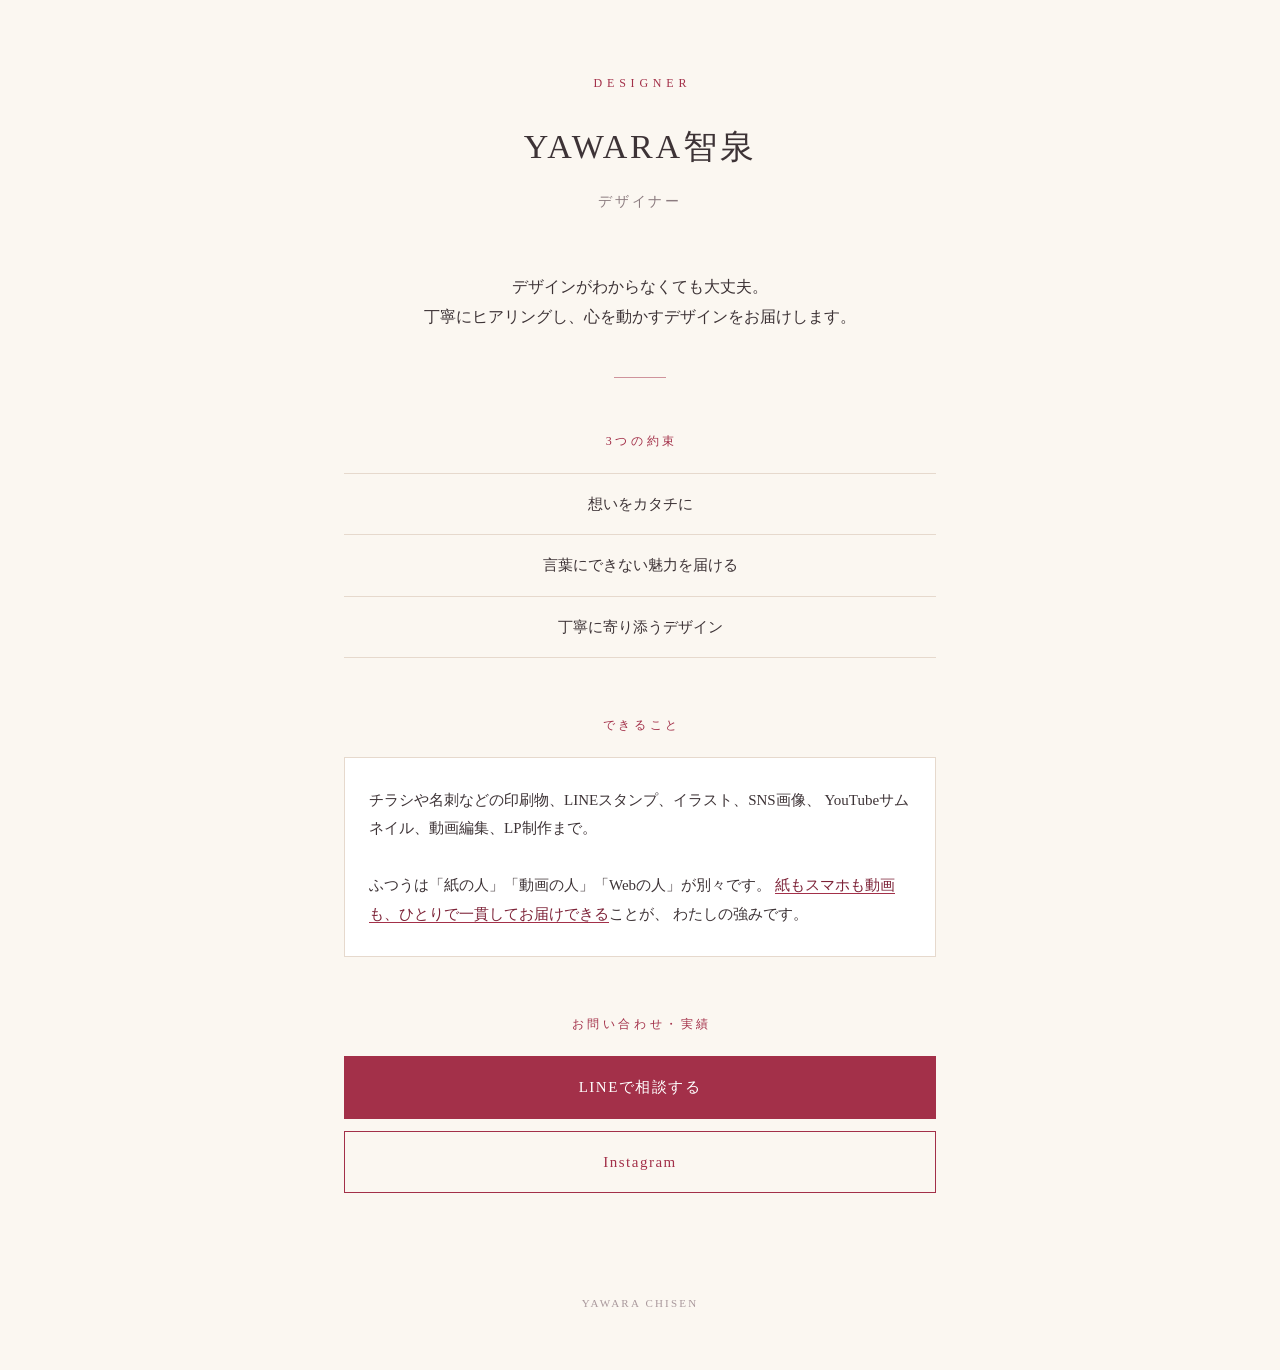
==== index.html @ 1167ddb0 "最初のページを公開 YAWARA智泉のプロフィールページ。名乗り・3つの約束・強み・ 問い合わせ導線（LINE公式／Instagram）を1ページにまとめた。  Co-Authored-By: Cla" ====
<!DOCTYPE html>
<html lang="ja">
<head>
<meta charset="UTF-8">
<meta name="viewport" content="width=device-width, initial-scale=1">
<title>YAWARA智泉 ｜ デザイナー</title>
<meta name="description" content="想いをカタチに。チラシ・名刺などの印刷物から、LP・SNS画像・動画編集まで、ひとりで一貫してお届けするデザイナーです。">
<style>
  :root{
    --rose:#a33049;
    --rose-deep:#7d2338;
    --cream:#fbf7f1;
    --ink:#3d3336;
    --line:#e6d9cd;
  }
  *{box-sizing:border-box;}
  body{
    margin:0;
    background:var(--cream);
    color:var(--ink);
    font-family:"Hiragino Mincho ProN","Yu Mincho",serif;
    line-height:1.9;
    -webkit-font-smoothing:antialiased;
  }
  .wrap{max-width:640px;margin:0 auto;padding:0 24px;}

  header{padding:72px 0 56px;text-align:center;}
  .mark{
    font-size:12px;letter-spacing:.4em;color:var(--rose);
    margin:0 0 20px;padding-left:.4em;
  }
  h1{
    font-size:34px;font-weight:normal;margin:0 0 10px;
    letter-spacing:.08em;
  }
  .role{font-size:14px;letter-spacing:.2em;color:#8b7b7f;margin:0;}

  .rule{
    width:52px;height:1px;background:var(--rose);
    margin:44px auto;opacity:.5;
  }

  .lead{font-size:16px;text-align:center;margin:0 0 8px;}

  section{padding:8px 0 48px;}
  h2{
    font-size:12px;letter-spacing:.3em;color:var(--rose);
    font-weight:normal;margin:0 0 20px;padding-left:.3em;
    text-align:center;
  }

  .promise{list-style:none;padding:0;margin:0;}
  .promise li{
    border-bottom:1px solid var(--line);
    padding:16px 0;font-size:15px;text-align:center;
  }
  .promise li:first-child{border-top:1px solid var(--line);}

  .strength{
    background:#fff;border:1px solid var(--line);
    padding:28px 24px;font-size:15px;
  }
  .strength strong{color:var(--rose-deep);font-weight:normal;border-bottom:1px solid var(--rose);}

  .links{list-style:none;padding:0;margin:0;}
  .links li{margin-bottom:12px;}
  .links a{
    display:block;padding:16px;text-align:center;
    border:1px solid var(--rose);color:var(--rose);
    text-decoration:none;font-size:15px;letter-spacing:.1em;
    transition:background .2s,color .2s;
  }
  .links a:hover{background:var(--rose);color:#fff;}
  .links a.solid{background:var(--rose);color:#fff;}
  .links a.solid:hover{background:var(--rose-deep);}

  footer{
    text-align:center;padding:40px 0 56px;
    font-size:11px;letter-spacing:.2em;color:#a9989c;
  }
</style>
</head>
<body>
<div class="wrap">

  <header>
    <p class="mark">DESIGNER</p>
    <h1>YAWARA智泉</h1>
    <p class="role">デザイナー</p>
  </header>

  <p class="lead">
    デザインがわからなくても大丈夫。<br>
    丁寧にヒアリングし、心を動かすデザインをお届けします。
  </p>

  <div class="rule"></div>

  <section>
    <h2>3つの約束</h2>
    <ul class="promise">
      <li>想いをカタチに</li>
      <li>言葉にできない魅力を届ける</li>
      <li>丁寧に寄り添うデザイン</li>
    </ul>
  </section>

  <section>
    <h2>できること</h2>
    <div class="strength">
      チラシや名刺などの印刷物、LINEスタンプ、イラスト、SNS画像、
      YouTubeサムネイル、動画編集、LP制作まで。<br><br>
      ふつうは「紙の人」「動画の人」「Webの人」が別々です。
      <strong>紙もスマホも動画も、ひとりで一貫してお届けできる</strong>ことが、
      わたしの強みです。
    </div>
  </section>

  <section>
    <h2>お問い合わせ・実績</h2>
    <ul class="links">
      <li><a class="solid" href="https://lin.ee/X8mEGuf">LINEで相談する</a></li>
      <li><a href="https://www.instagram.com/designer_tomomi_39">Instagram</a></li>
    </ul>
  </section>

  <footer>YAWARA CHISEN</footer>

</div>
</body>
</html>
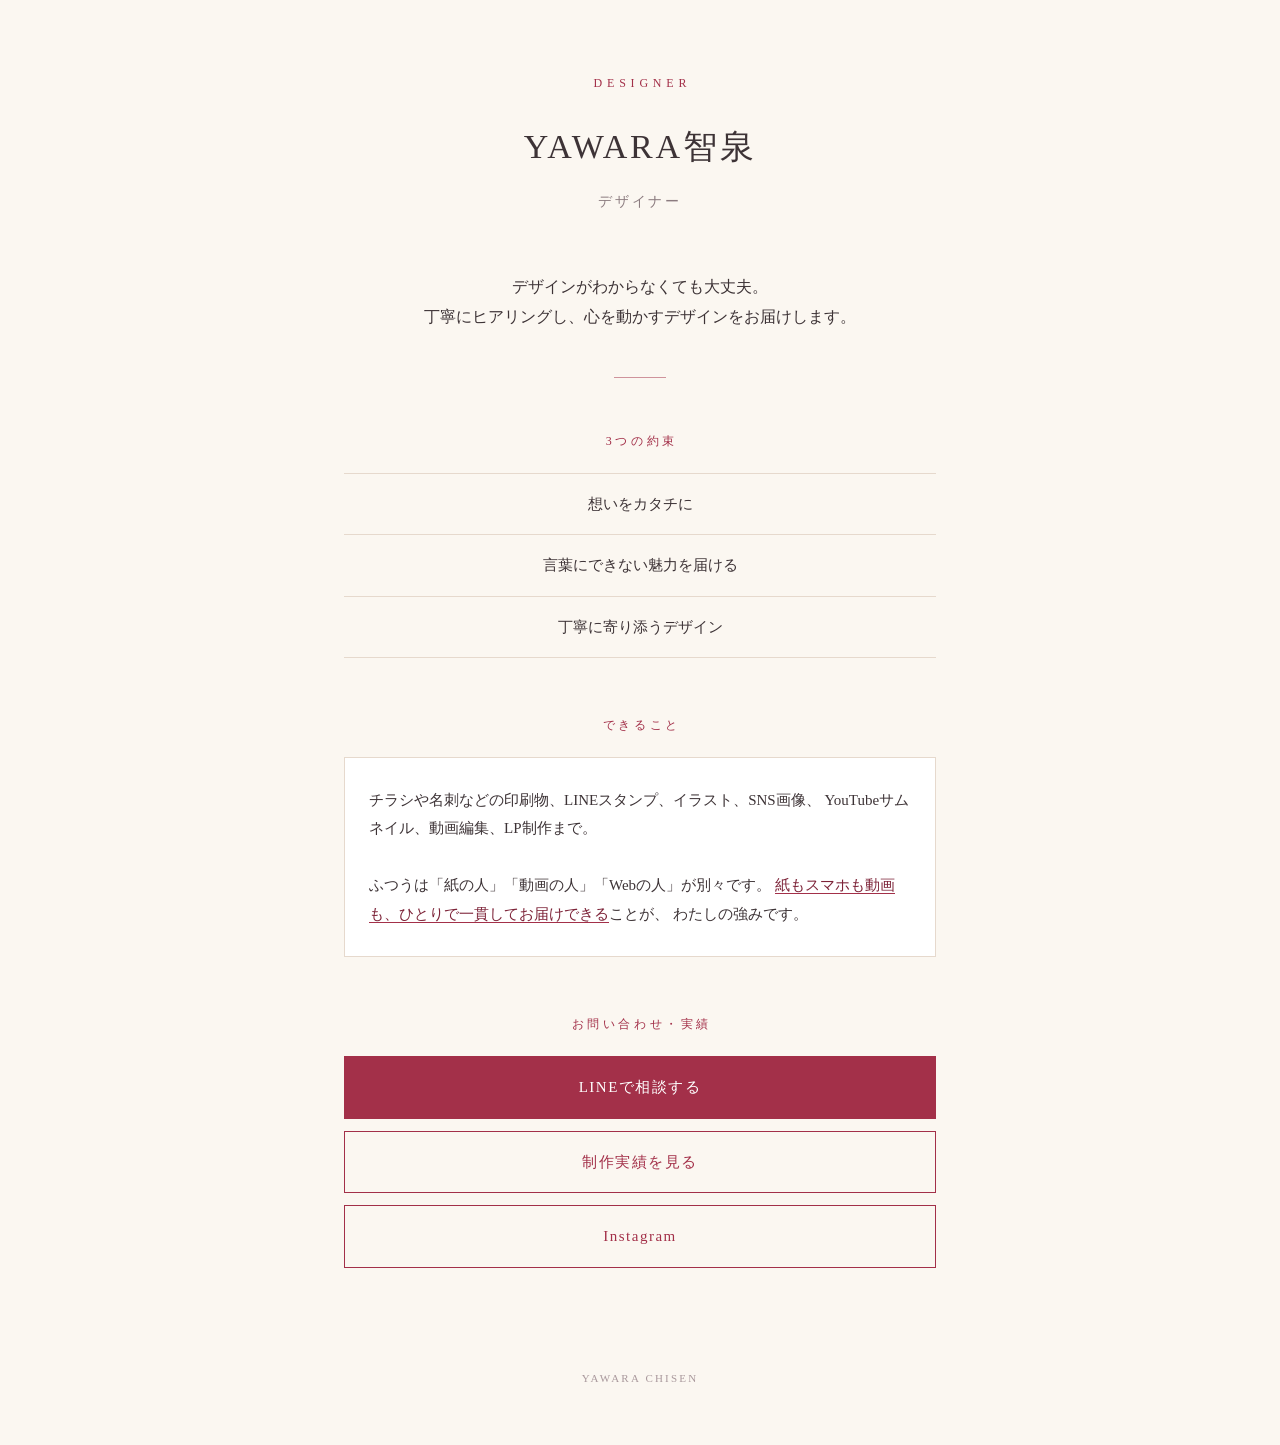
==== commit fe501724: "制作実績へのリンクを追加 Co-Authored-By: Claude Opus 5 <noreply@anthropic.com>" ====
--- a/index.html
+++ b/index.html
@@ -120,6 +120,7 @@
     <h2>お問い合わせ・実績</h2>
     <ul class="links">
       <li><a class="solid" href="https://lin.ee/X8mEGuf">LINEで相談する</a></li>
+      <li><a href="https://claude.ai/code/artifact/1fb62b4c-33fe-4110-b9df-8ef4ed32730a">制作実績を見る</a></li>
       <li><a href="https://www.instagram.com/designer_tomomi_39">Instagram</a></li>
     </ul>
   </section>
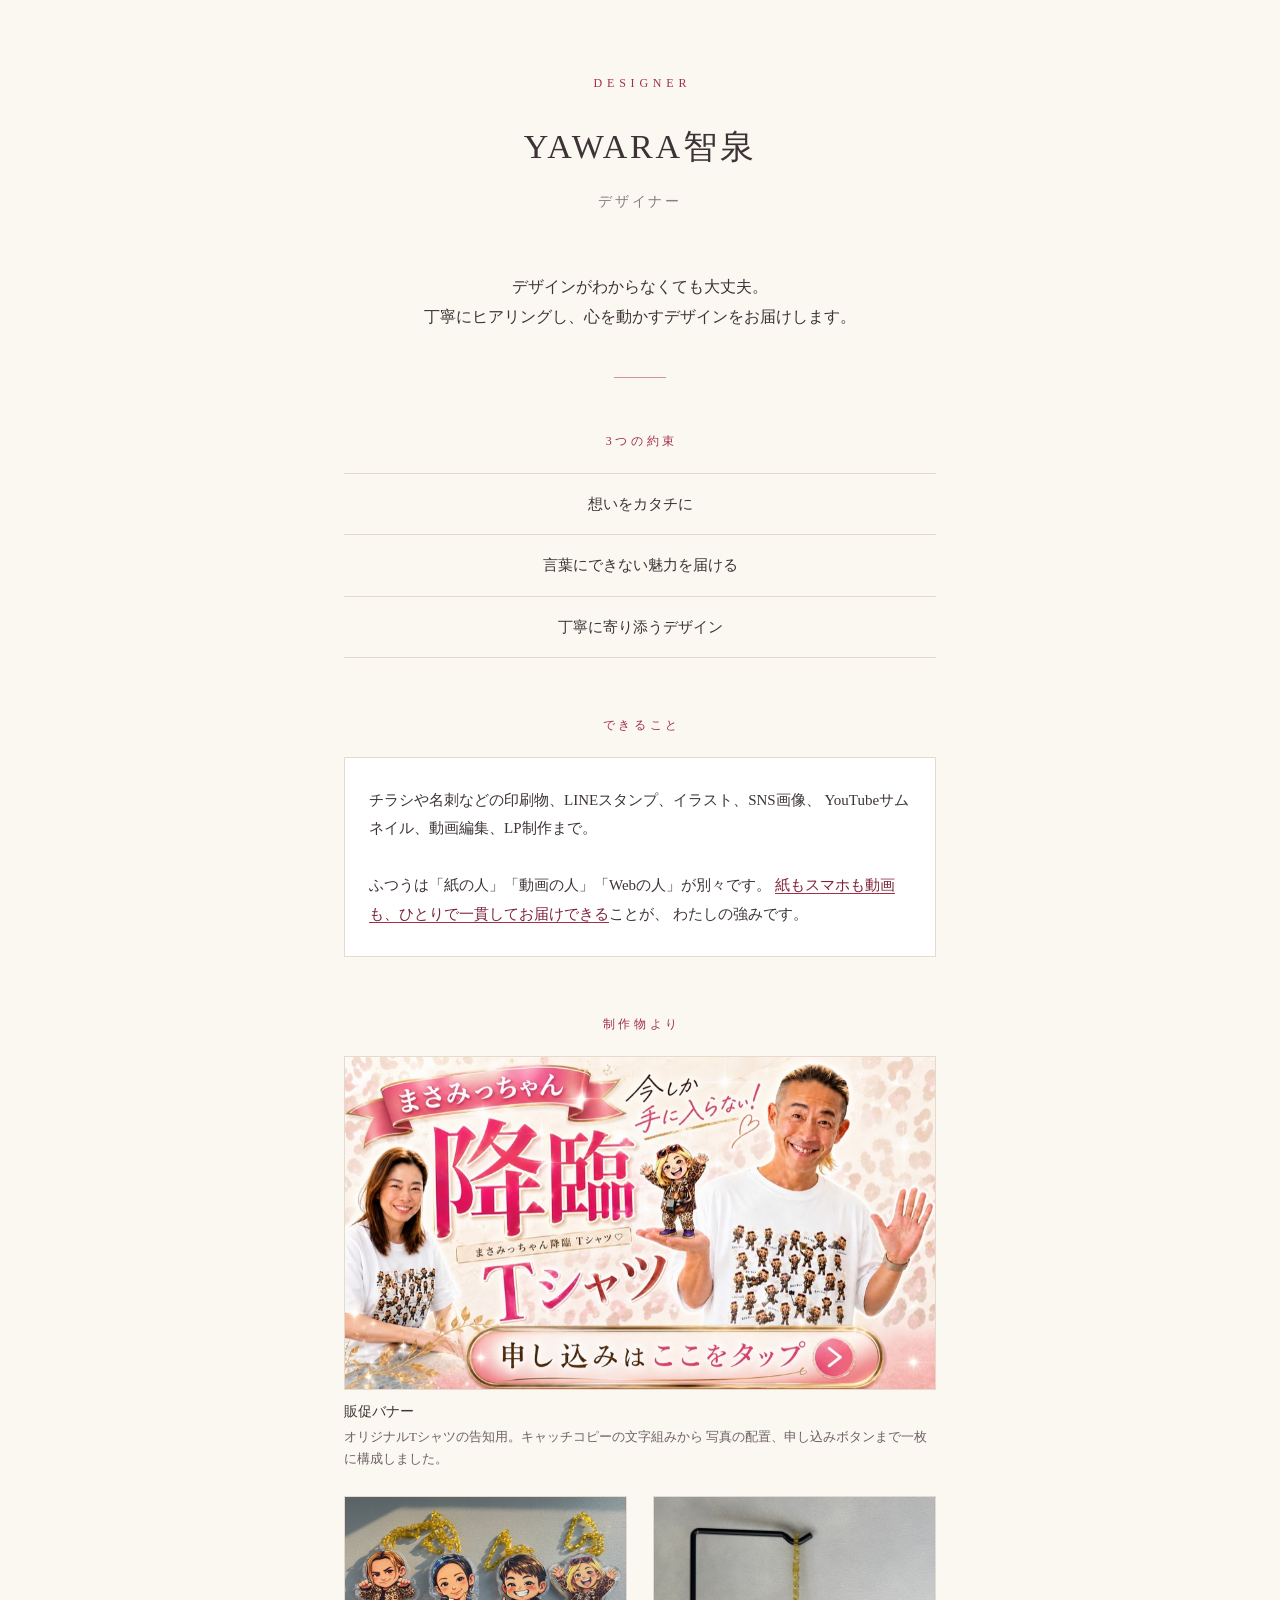
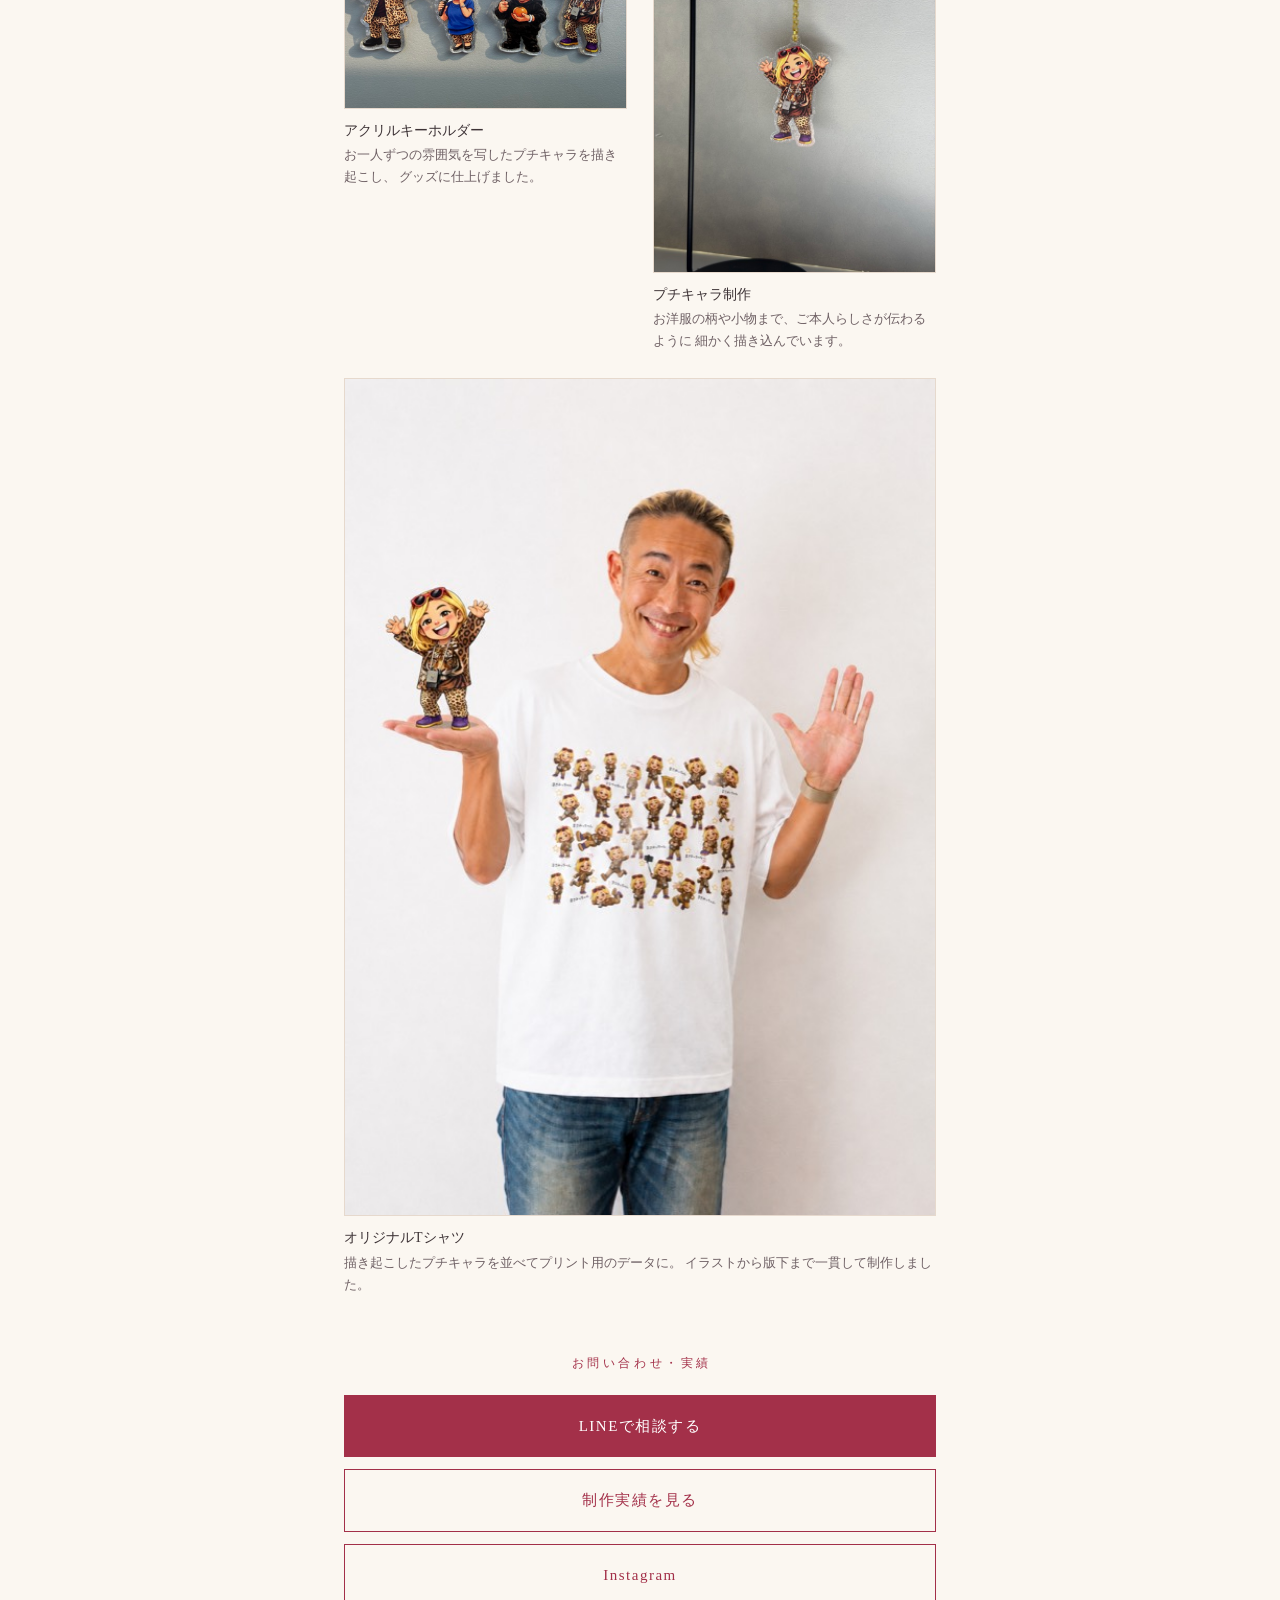
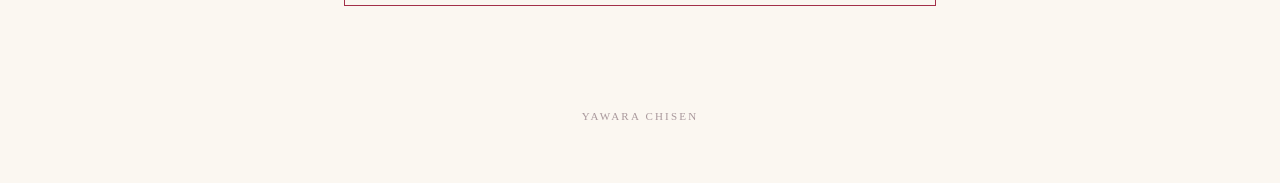
==== commit f0bcbc8b: "制作物のギャラリーを追加 販促バナー・アクリルキーホルダー・Tシャツの4点を掲載。 グリッドは minmax(0,1fr) 指定で画像実寸によるはみ出しを防止。  Co-Authored-By: Cl" ====
--- a/index.html
+++ b/index.html
@@ -5,6 +5,20 @@
 <meta name="viewport" content="width=device-width, initial-scale=1">
 <title>YAWARA智泉 ｜ デザイナー</title>
 <meta name="description" content="想いをカタチに。チラシ・名刺などの印刷物から、LP・SNS画像・動画編集まで、ひとりで一貫してお届けするデザイナーです。">
+
+<!-- SNSでシェアされたときのプレビュー表示 -->
+<meta property="og:type" content="website">
+<meta property="og:site_name" content="YAWARA智泉">
+<meta property="og:title" content="YAWARA智泉 ｜ デザイナー">
+<meta property="og:description" content="想いをカタチに。チラシ・名刺などの印刷物から、LP・SNS画像・動画編集まで、ひとりで一貫してお届けするデザイナーです。">
+<meta property="og:url" content="https://yawara-designer-39.github.io/">
+<meta property="og:image" content="https://yawara-designer-39.github.io/ogp.png">
+<meta property="og:image:width" content="1200">
+<meta property="og:image:height" content="630">
+<meta property="og:locale" content="ja_JP">
+<meta name="twitter:card" content="summary_large_image">
+
+<link rel="icon" href="favicon.svg" type="image/svg+xml">
 <style>
   :root{
     --rose:#a33049;
@@ -62,6 +76,27 @@
   }
   .strength strong{color:var(--rose-deep);font-weight:normal;border-bottom:1px solid var(--rose);}
 
+  /* minmax(0,1fr) にしないと、画像の実寸まで列が広がって横にはみ出す */
+  .gallery{
+    display:grid;grid-template-columns:minmax(0,1fr);gap:26px;
+  }
+  @media(min-width:520px){
+    .gallery{grid-template-columns:minmax(0,1fr) minmax(0,1fr);}
+    .gallery .wide{grid-column:1 / -1;}
+  }
+  figure{margin:0;min-width:0;}
+  figure img{
+    display:block;width:100%;height:auto;
+    border:1px solid var(--line);background:#fff;
+  }
+  figcaption{
+    font-size:13px;line-height:1.7;margin-top:10px;color:#6f6165;
+  }
+  figcaption b{
+    display:block;font-weight:normal;color:var(--ink);
+    font-size:14px;margin-bottom:2px;
+  }
+
   .links{list-style:none;padding:0;margin:0;}
   .links li{margin-bottom:12px;}
   .links a{
@@ -117,6 +152,49 @@
   </section>
 
   <section>
+    <h2>制作物より</h2>
+    <div class="gallery">
+
+      <figure class="wide">
+        <img src="works/tshirt-banner.jpg" alt="まさみっちゃん降臨Tシャツの販促バナー" loading="lazy">
+        <figcaption>
+          <b>販促バナー</b>
+          オリジナルTシャツの告知用。キャッチコピーの文字組みから
+          写真の配置、申し込みボタンまで一枚に構成しました。
+        </figcaption>
+      </figure>
+
+      <figure>
+        <img src="works/keychains.jpg" alt="プチキャラのアクリルキーホルダー4種" loading="lazy">
+        <figcaption>
+          <b>アクリルキーホルダー</b>
+          お一人ずつの雰囲気を写したプチキャラを描き起こし、
+          グッズに仕上げました。
+        </figcaption>
+      </figure>
+
+      <figure>
+        <img src="works/keychain-masami.jpg" alt="アクリルキーホルダー単品" loading="lazy">
+        <figcaption>
+          <b>プチキャラ制作</b>
+          お洋服の柄や小物まで、ご本人らしさが伝わるように
+          細かく描き込んでいます。
+        </figcaption>
+      </figure>
+
+      <figure class="wide">
+        <img src="works/tshirt.jpg" alt="オリジナルTシャツの着用イメージ" loading="lazy">
+        <figcaption>
+          <b>オリジナルTシャツ</b>
+          描き起こしたプチキャラを並べてプリント用のデータに。
+          イラストから版下まで一貫して制作しました。
+        </figcaption>
+      </figure>
+
+    </div>
+  </section>
+
+  <section>
     <h2>お問い合わせ・実績</h2>
     <ul class="links">
       <li><a class="solid" href="https://lin.ee/X8mEGuf">LINEで相談する</a></li>
